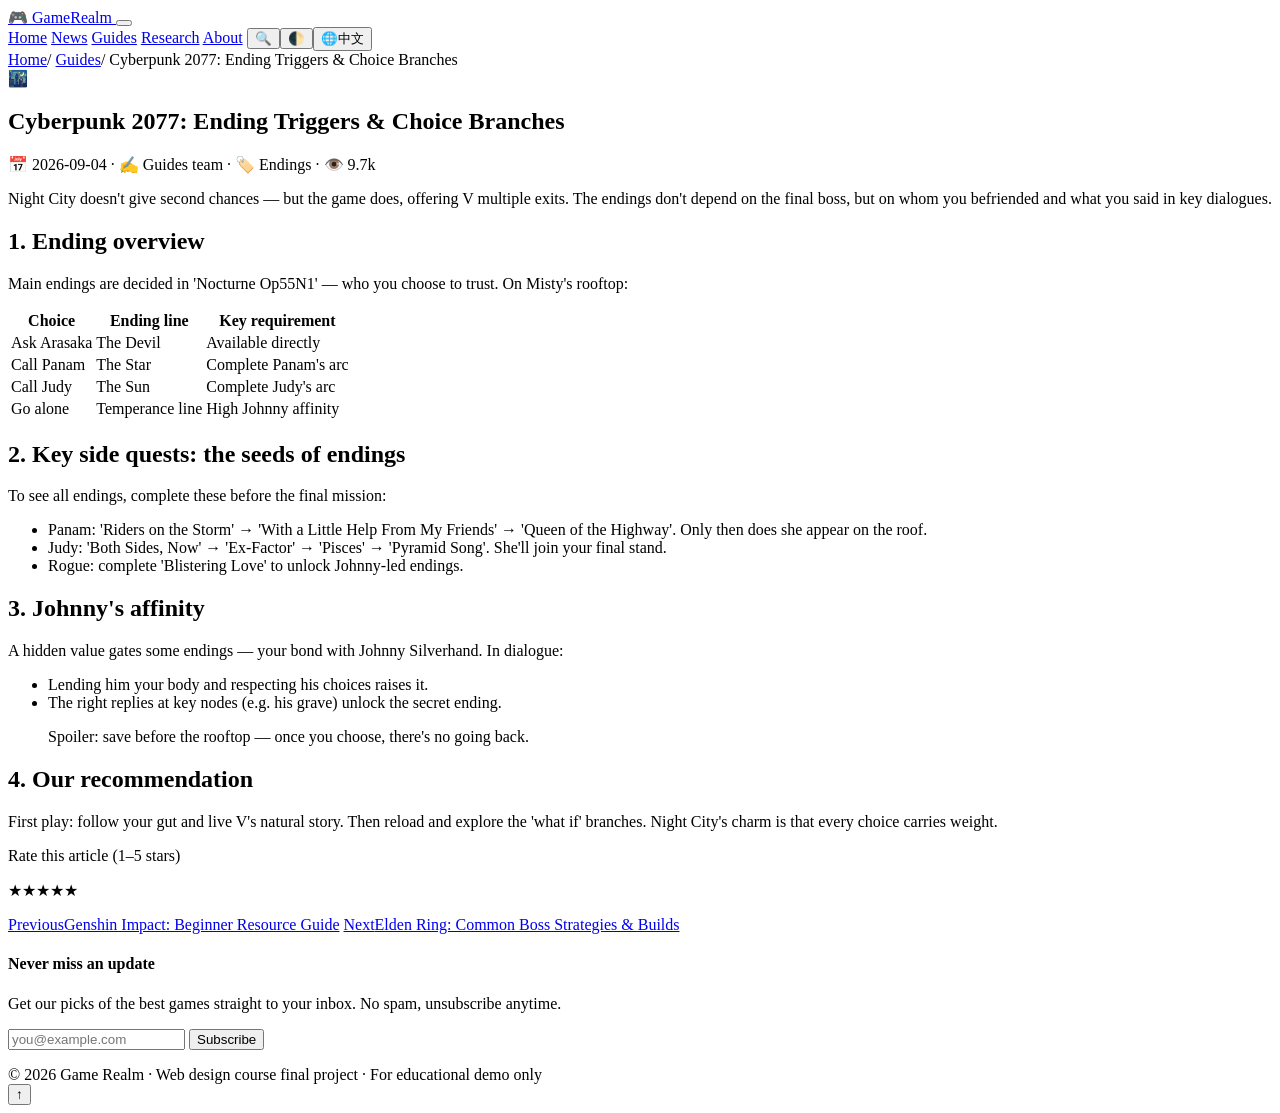
==== guides/guide-cyberpunk.html @ 07523d23 "Add Genshin and Cyberpunk guides" ====
<!DOCTYPE html>
<html lang="en">
<head>
  <meta charset="UTF-8">
  <meta name="viewport" content="width=device-width, initial-scale=1.0">
  <title>Cyberpunk 2077: Ending Triggers & Choice Branches — Game Realm</title>
  <link rel="stylesheet" href="../css/style.css">
</head>
<body>

  <header class="site-header">
    <div class="nav-inner">
      <a href="../index.html" class="logo">
        <span class="logo-mark">🎮</span>
        <span class="logo-text">Game<span>Realm</span></span>
      </a>
      <button class="nav-toggle" aria-label="Open menu"><span></span><span></span><span></span></button>
      <nav class="nav-menu">
        <a href="../index.html" data-i18n="nav.home">Home</a>
        <a href="../news/index.html" data-i18n="nav.news">News</a>
        <a href="index.html" class="active" data-i18n="nav.guides">Guides</a>
        <a href="../research/index.html" data-i18n="nav.research">Research</a>
        <a href="../about.html" data-i18n="nav.about">About</a>
        <button class="lang-toggle" type="button"><span class="globe">🌐</span><span class="label">中文</span></button>
      </nav>
    </div>
  </header>

  <div class="container">
    <div class="breadcrumb">
      <a href="../index.html" data-i18n="nav.home">Home</a><span class="sep">/</span>
      <a href="index.html" data-i18n="nav.guides">Guides</a><span class="sep">/</span>
      <span data-i18n="gCyb.title">Cyberpunk endings guide</span>
    </div>

    <article class="article-hero">
      <div class="thumb-big t-pink">🌃</div>
      <h1 data-i18n="gCyb.title">Cyberpunk 2077: Ending Triggers & Choice Branches</h1>
      <div class="article-meta">
        <span>📅 <span data-i18n="gCyb.meta_d">2026-09-04</span></span>
        <span class="dot">·</span>
        <span>✍️ <span data-i18n="gCyb.meta_who">Guides team</span></span>
        <span class="dot">·</span>
        <span>🏷️ <span data-i18n="gCyb.meta_tag">Endings</span></span>
        <span class="dot">·</span>
        <span>👁️ <span data-i18n="gCyb.meta_v">9.7k</span></span>
      </div>
    </article>

    <div class="article-body">
      <p data-i18n="gCyb.p1">Night City doesn't give second chances — but the game does, offering V multiple exits...</p>

      <h2 data-i18n="gCyb.h2_1">1. Ending overview</h2>
      <p data-i18n="gCyb.p_1">Main endings are decided in 'Nocturne Op55N1' — who you choose to trust. On Misty's rooftop:</p>
      <table>
        <tr><th data-i18n="gCyb.th1">Choice</th><th data-i18n="gCyb.th2">Ending line</th><th data-i18n="gCyb.th3">Key requirement</th></tr>
        <tr><td data-i18n="gCyb.t1c1">Ask Arasaka</td><td data-i18n="gCyb.t1c2">The Devil</td><td data-i18n="gCyb.t1c3">Available directly</td></tr>
        <tr><td data-i18n="gCyb.t2c1">Call Panam</td><td data-i18n="gCyb.t2c2">The Star</td><td data-i18n="gCyb.t2c3">Complete Panam's arc</td></tr>
        <tr><td data-i18n="gCyb.t3c1">Call Judy</td><td data-i18n="gCyb.t3c2">The Sun</td><td data-i18n="gCyb.t3c3">Complete Judy's arc</td></tr>
        <tr><td data-i18n="gCyb.t4c1">Go alone</td><td data-i18n="gCyb.t4c2">Temperance line</td><td data-i18n="gCyb.t4c3">High Johnny affinity</td></tr>
      </table>

      <h2 data-i18n="gCyb.h2_2">2. Key side quests: the seeds of endings</h2>
      <p data-i18n="gCyb.p_2">To see all endings, complete these before the final mission:</p>
      <ul>
        <li data-i18n="gCyb.li1">Panam: 'Riders on the Storm' → 'With a Little Help From My Friends' → 'Queen of the Highway'. Only then does she appear on the roof.</li>
        <li data-i18n="gCyb.li2">Judy: 'Both Sides, Now' → 'Ex-Factor' → 'Pisces' → 'Pyramid Song'. She'll join your final stand.</li>
        <li data-i18n="gCyb.li3">Rogue: complete 'Blistering Love' to unlock Johnny-led endings.</li>
      </ul>

      <h2 data-i18n="gCyb.h2_3">3. Johnny's affinity</h2>
      <p data-i18n="gCyb.p_3">A hidden value gates some endings — your bond with Johnny Silverhand. In dialogue:</p>
      <ul>
        <li data-i18n="gCyb.li4">Lending him your body and respecting his choices raises it.</li>
        <li data-i18n="gCyb.li5">The right replies at key nodes (e.g. his grave) unlock the secret ending.</li>
      </ul>
      <blockquote data-i18n="gCyb.quote">Spoiler: save before the rooftop — once you choose, there's no going back.</blockquote>

      <h2 data-i18n="gCyb.h2_4">4. Our recommendation</h2>
      <p data-i18n="gCyb.p_4">First play: follow your gut and live V's natural story. Then reload and explore the 'what if' branches. Night City's charm is that every choice carries weight.</p>

      <div class="pager">
        <a href="guide-genshin.html"><span class="dir" data-i18n="common.older">Previous</span><span data-i18n="home.g2_t">Genshin beginner guide</span></a>
        <a class="next" href="guide-eldenring.html"><span class="dir" data-i18n="common.newer">Next</span><span data-i18n="home.g1_t">Elden Ring boss strategies</span></a>
      </div>
    </div>
  </div>

  <footer class="site-footer">
    <div class="container">
      <div class="subscribe-box">
        <h4 data-i18n="sub.title">Never miss an update</h4>
        <p data-i18n="sub.desc">Get our picks of the best games straight to your inbox. No spam, unsubscribe anytime.</p>
        <form class="subscribe-form" novalidate>
          <input class="sub-email" type="email" data-i18n-ph="sub.ph" placeholder="you@example.com" aria-label="Email">
          <button class="btn btn-primary sub-btn" type="submit" data-i18n="sub.btn">Subscribe</button>
        </form>
        <p class="sub-msg"></p>
      </div>
      <div class="footer-bottom">© <span id="year">2026</span> Game Realm<span data-i18n="foot.copy_suffix_short"></span></div>
    </div>
  </footer>

  <button id="backTop" aria-label="Back to top">↑</button>
  <script src="../js/i18n.js"></script>
  <script src="../js/search.js"></script>
  <script src="../js/main.js"></script>
</body>
</html>
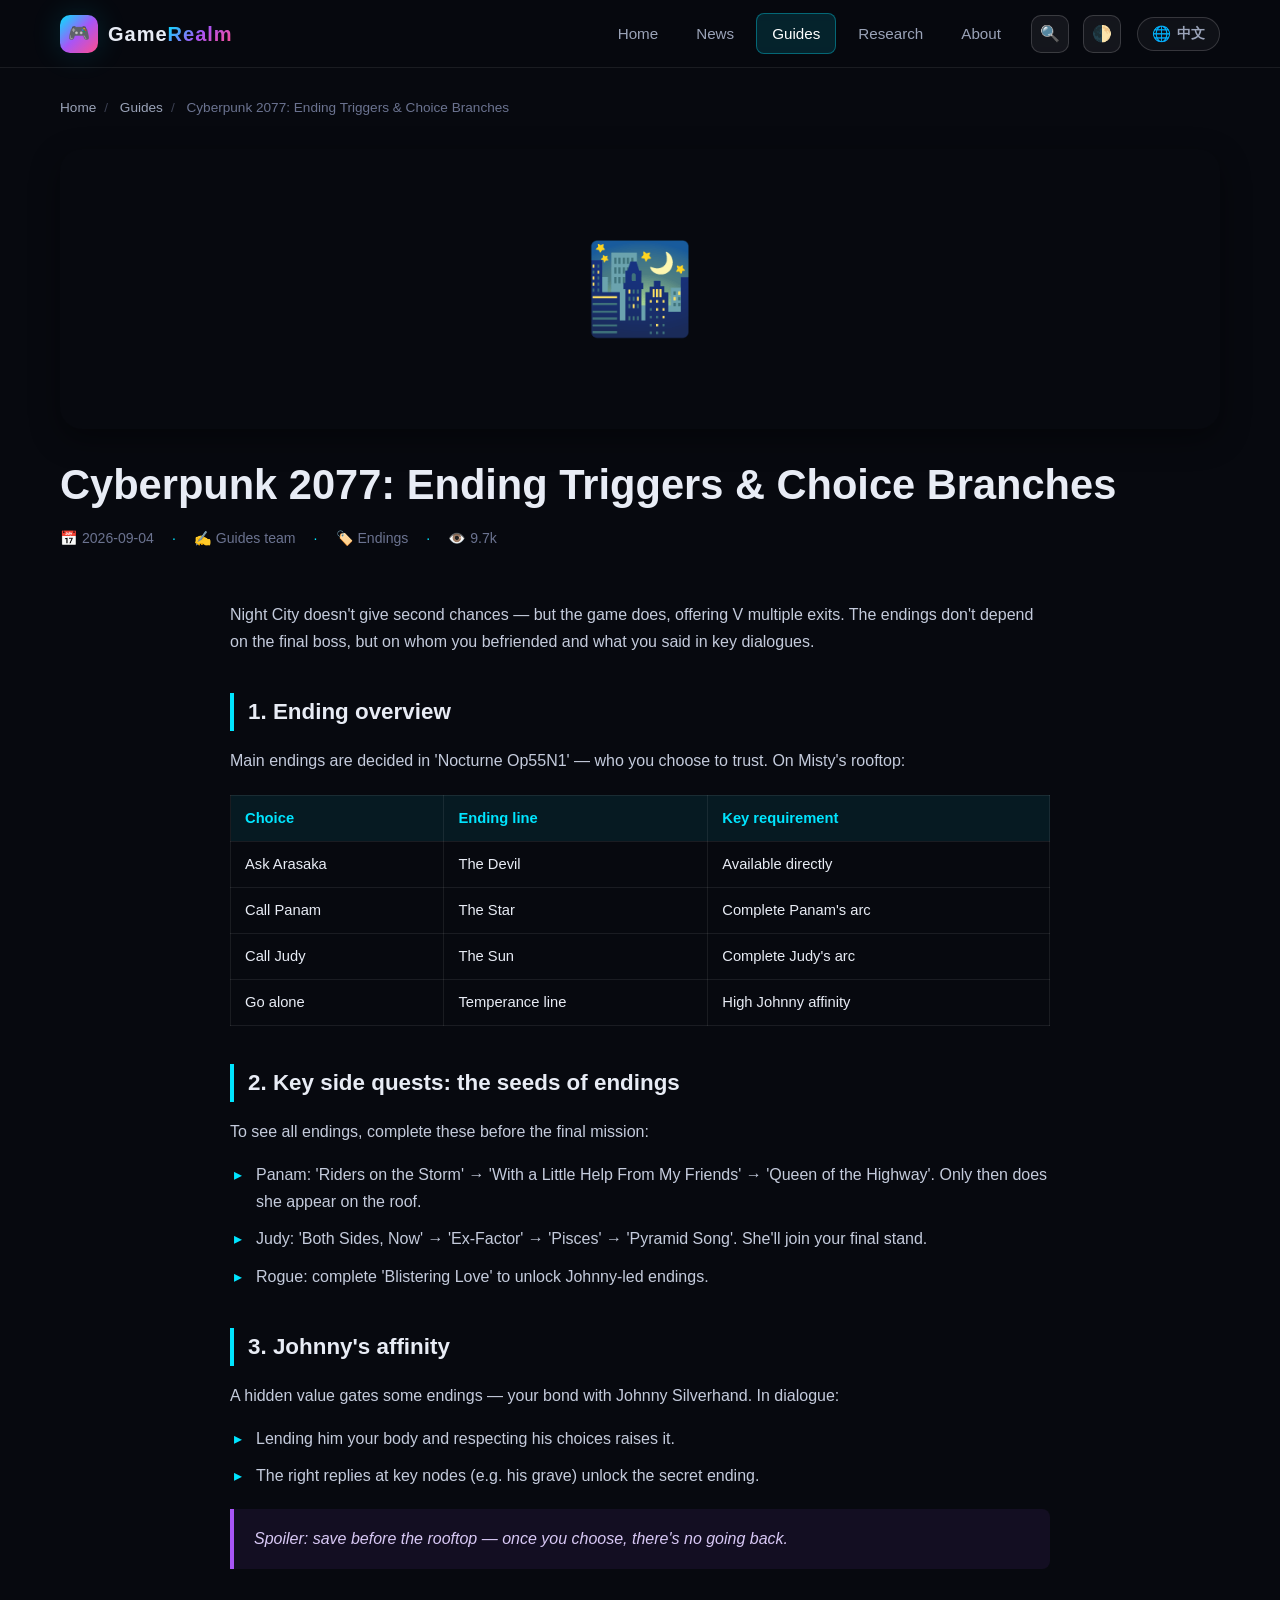
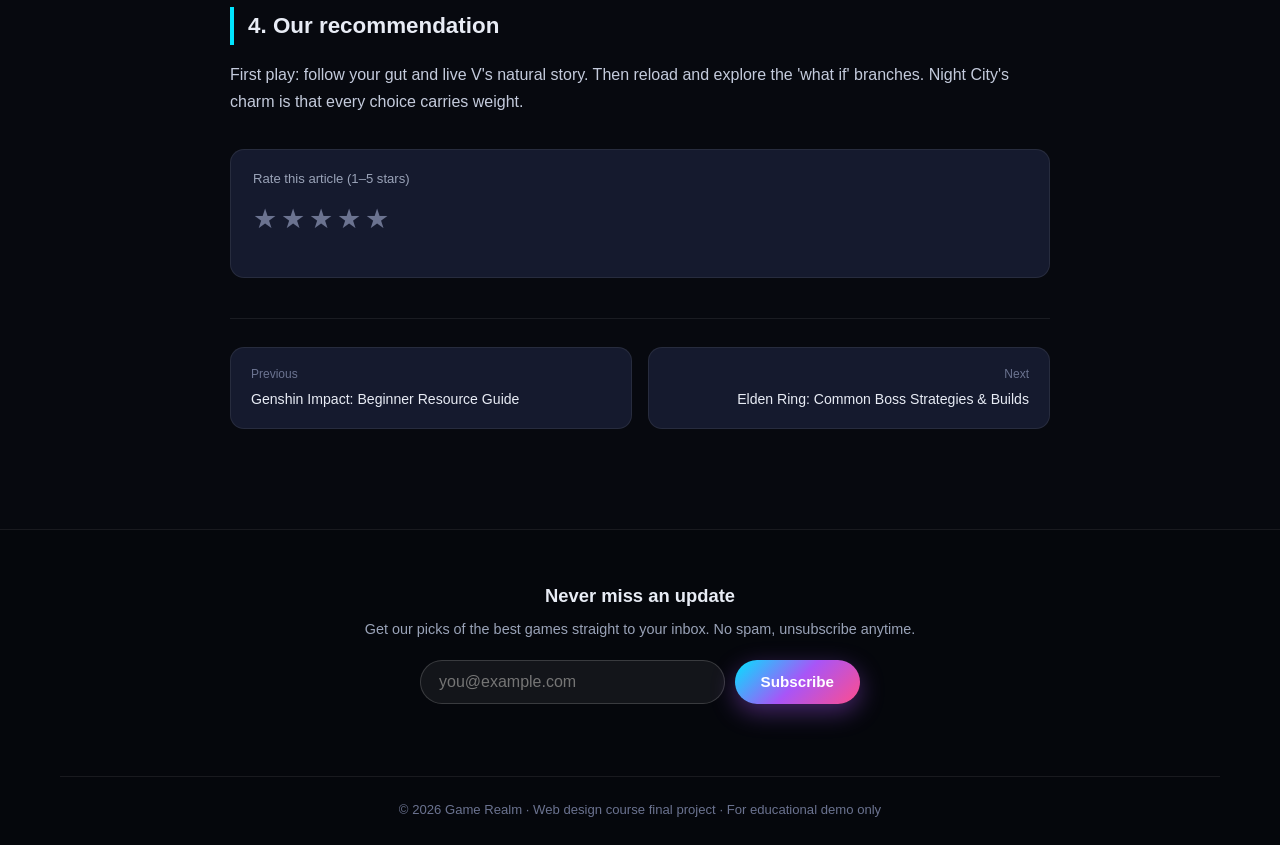
==== commit 558437d6: "Sync guides and research index to exact local copies" ====
--- a/guides/guide-cyberpunk.html
+++ b/guides/guide-cyberpunk.html
@@ -3,7 +3,7 @@
 <head>
   <meta charset="UTF-8">
   <meta name="viewport" content="width=device-width, initial-scale=1.0">
-  <title>Cyberpunk 2077: Ending Triggers & Choice Branches — Game Realm</title>
+  <title>Cyberpunk 2077 Ending Guide — Game Realm</title>
   <link rel="stylesheet" href="../css/style.css">
 </head>
 <body>
@@ -30,7 +30,7 @@
     <div class="breadcrumb">
       <a href="../index.html" data-i18n="nav.home">Home</a><span class="sep">/</span>
       <a href="index.html" data-i18n="nav.guides">Guides</a><span class="sep">/</span>
-      <span data-i18n="gCyb.title">Cyberpunk endings guide</span>
+      <span data-i18n="gCyb.title">Cyberpunk endings</span>
     </div>
 
     <article class="article-hero">
@@ -48,7 +48,7 @@
     </article>
 
     <div class="article-body">
-      <p data-i18n="gCyb.p1">Night City doesn't give second chances — but the game does, offering V multiple exits...</p>
+      <p data-i18n="gCyb.p1">Night City doesn't give second chances — but the game does, offering V multiple exits. Endings depend on whom you befriended.</p>
 
       <h2 data-i18n="gCyb.h2_1">1. Ending overview</h2>
       <p data-i18n="gCyb.p_1">Main endings are decided in 'Nocturne Op55N1' — who you choose to trust. On Misty's rooftop:</p>
@@ -63,25 +63,26 @@
       <h2 data-i18n="gCyb.h2_2">2. Key side quests: the seeds of endings</h2>
       <p data-i18n="gCyb.p_2">To see all endings, complete these before the final mission:</p>
       <ul>
-        <li data-i18n="gCyb.li1">Panam: 'Riders on the Storm' → 'With a Little Help From My Friends' → 'Queen of the Highway'. Only then does she appear on the roof.</li>
-        <li data-i18n="gCyb.li2">Judy: 'Both Sides, Now' → 'Ex-Factor' → 'Pisces' → 'Pyramid Song'. She'll join your final stand.</li>
+        <li data-i18n="gCyb.li1">Panam: complete her arc. Only then does she appear on the roof.</li>
+        <li data-i18n="gCyb.li2">Judy: complete her arc. She'll join your final stand.</li>
         <li data-i18n="gCyb.li3">Rogue: complete 'Blistering Love' to unlock Johnny-led endings.</li>
       </ul>
 
       <h2 data-i18n="gCyb.h2_3">3. Johnny's affinity</h2>
-      <p data-i18n="gCyb.p_3">A hidden value gates some endings — your bond with Johnny Silverhand. In dialogue:</p>
+      <p data-i18n="gCyb.p_3">A hidden value gates some endings — your bond with Johnny Silverhand:</p>
       <ul>
         <li data-i18n="gCyb.li4">Lending him your body and respecting his choices raises it.</li>
-        <li data-i18n="gCyb.li5">The right replies at key nodes (e.g. his grave) unlock the secret ending.</li>
+        <li data-i18n="gCyb.li5">The right replies at key nodes unlock the secret ending.</li>
       </ul>
+
       <blockquote data-i18n="gCyb.quote">Spoiler: save before the rooftop — once you choose, there's no going back.</blockquote>
 
       <h2 data-i18n="gCyb.h2_4">4. Our recommendation</h2>
-      <p data-i18n="gCyb.p_4">First play: follow your gut and live V's natural story. Then reload and explore the 'what if' branches. Night City's charm is that every choice carries weight.</p>
+      <p data-i18n="gCyb.p_4">First play: follow your gut. Then reload and explore the 'what if' branches. Night City's charm is that every choice carries weight.</p>
 
       <div class="pager">
         <a href="guide-genshin.html"><span class="dir" data-i18n="common.older">Previous</span><span data-i18n="home.g2_t">Genshin beginner guide</span></a>
-        <a class="next" href="guide-eldenring.html"><span class="dir" data-i18n="common.newer">Next</span><span data-i18n="home.g1_t">Elden Ring boss strategies</span></a>
+        <a class="next" href="guide-eldenring.html"><span class="dir" data-i18n="common.newer">Next</span><span data-i18n="home.g1_t">Elden Ring boss guide</span></a>
       </div>
     </div>
   </div>
--- a/css/style.css
+++ b/css/style.css
@@ -0,0 +1,825 @@
+/* ============================================================
+   游戏天地 Game Realm — 全站共享样式
+   设计风格：深色游戏风 + 霓虹渐变 + 玻璃拟态
+   响应式断点：768px（平板）/ 1024px（桌面）
+   ============================================================ */
+
+/* ---------- 设计变量 ---------- */
+:root {
+  --bg-darkest: #07090f;
+  --bg-dark: #0d1120;
+  --bg-card: #151a2e;
+  --bg-card-hover: #1c2240;
+  --border: rgba(255, 255, 255, 0.08);
+  --border-bright: rgba(255, 255, 255, 0.16);
+
+  --text-main: #e8ecf5;
+  --text-sub: #9aa3b8;
+  --text-dim: #6b7390;
+
+  --neon-cyan: #00e5ff;
+  --neon-purple: #a855f7;
+  --neon-pink: #ff4d8d;
+  --neon-gold: #ffc857;
+
+  --gradient-main: linear-gradient(135deg, #00e5ff 0%, #a855f7 50%, #ff4d8d 100%);
+  --gradient-cyan: linear-gradient(135deg, #00e5ff, #0066ff);
+  --gradient-purple: linear-gradient(135deg, #a855f7, #6d28d9);
+  --gradient-pink: linear-gradient(135deg, #ff4d8d, #b026ff);
+
+  --radius-sm: 8px;
+  --radius-md: 14px;
+  --radius-lg: 22px;
+
+  --shadow-glow: 0 0 30px rgba(0, 229, 255, 0.15);
+  --shadow-card: 0 10px 30px rgba(0, 0, 0, 0.4);
+
+  --header-h: 68px;
+  --max-w: 1200px;
+}
+
+/* ---------- 基础重置 ---------- */
+* { margin: 0; padding: 0; box-sizing: border-box; }
+
+html { scroll-behavior: smooth; scroll-padding-top: calc(var(--header-h) + 16px); }
+
+body {
+  font-family: "PingFang SC", "Microsoft YaHei", "Segoe UI", "Helvetica Neue", Arial, sans-serif;
+  background: var(--bg-darkest);
+  color: var(--text-main);
+  line-height: 1.7;
+  min-height: 100vh;
+  overflow-x: hidden;
+}
+
+a { color: inherit; text-decoration: none; transition: color .25s ease; }
+a:hover { color: var(--neon-cyan); }
+
+img { max-width: 100%; display: block; }
+
+ul { list-style: none; }
+
+.container {
+  width: 100%;
+  max-width: var(--max-w);
+  margin: 0 auto;
+  padding: 0 20px;
+}
+
+/* ---------- 顶部导航 ---------- */
+.site-header {
+  position: fixed;
+  top: 0; left: 0; right: 0;
+  height: var(--header-h);
+  z-index: 1000;
+  background: rgba(7, 9, 15, 0.75);
+  backdrop-filter: blur(14px);
+  -webkit-backdrop-filter: blur(14px);
+  border-bottom: 1px solid var(--border);
+  transition: background .3s ease;
+}
+
+.nav-inner {
+  max-width: var(--max-w);
+  margin: 0 auto;
+  padding: 0 20px;
+  height: 100%;
+  display: flex;
+  align-items: center;
+  justify-content: space-between;
+}
+
+.logo {
+  display: flex;
+  align-items: center;
+  gap: 10px;
+  font-size: 1.25rem;
+  font-weight: 800;
+  letter-spacing: 1px;
+}
+.logo-mark {
+  width: 38px; height: 38px;
+  border-radius: 10px;
+  background: var(--gradient-main);
+  display: grid;
+  place-items: center;
+  font-size: 1.1rem;
+  color: #fff;
+  box-shadow: var(--shadow-glow);
+}
+.logo-text span {
+  background: var(--gradient-main);
+  -webkit-background-clip: text;
+  background-clip: text;
+  -webkit-text-fill-color: transparent;
+}
+
+.nav-menu {
+  display: flex;
+  align-items: center;
+  gap: 6px;
+}
+.nav-menu a {
+  padding: 8px 16px;
+  border-radius: 8px;
+  font-size: .95rem;
+  color: var(--text-sub);
+  font-weight: 500;
+}
+.nav-menu a:hover { color: var(--text-main); background: rgba(255,255,255,.06); }
+.nav-menu a.active {
+  color: #fff;
+  background: rgba(0, 229, 255, .12);
+  box-shadow: inset 0 0 0 1px rgba(0,229,255,.35);
+}
+
+/* 语言切换按钮 */
+.lang-toggle {
+  display: inline-flex;
+  align-items: center;
+  gap: 6px;
+  margin-left: 10px;
+  padding: 7px 14px;
+  border-radius: 999px;
+  border: 1px solid var(--border-bright);
+  background: rgba(255,255,255,.04);
+  color: var(--text-sub);
+  font-size: .85rem;
+  font-weight: 600;
+  cursor: pointer;
+  transition: all .25s ease;
+  white-space: nowrap;
+}
+.lang-toggle:hover {
+  color: #fff;
+  border-color: rgba(0,229,255,.5);
+  background: rgba(0,229,255,.1);
+}
+.lang-toggle .globe { font-size: .95rem; }
+
+/* 汉堡按钮（移动端） */
+.nav-toggle {
+  display: none;
+  flex-direction: column;
+  gap: 5px;
+  background: none;
+  border: 0;
+  cursor: pointer;
+  padding: 8px;
+}
+.nav-toggle span {
+  width: 24px; height: 2px;
+  background: var(--text-main);
+  border-radius: 2px;
+  transition: transform .3s, opacity .3s;
+}
+.nav-toggle.open span:nth-child(1) { transform: translateY(7px) rotate(45deg); }
+.nav-toggle.open span:nth-child(2) { opacity: 0; }
+.nav-toggle.open span:nth-child(3) { transform: translateY(-7px) rotate(-45deg); }
+
+/* ---------- Hero 区 ---------- */
+.hero {
+  position: relative;
+  padding: calc(var(--header-h) + 70px) 0 90px;
+  text-align: center;
+  overflow: hidden;
+}
+.hero::before {
+  content: "";
+  position: absolute;
+  inset: 0;
+  background:
+    radial-gradient(ellipse 60% 50% at 20% 10%, rgba(168,85,247,.25), transparent 60%),
+    radial-gradient(ellipse 50% 50% at 85% 20%, rgba(0,229,255,.22), transparent 60%),
+    radial-gradient(ellipse 60% 40% at 50% 100%, rgba(255,77,141,.18), transparent 60%);
+  pointer-events: none;
+}
+.hero .container { position: relative; z-index: 1; }
+
+.hero-badge {
+  display: inline-block;
+  padding: 6px 16px;
+  border: 1px solid rgba(0,229,255,.4);
+  border-radius: 999px;
+  font-size: .82rem;
+  color: var(--neon-cyan);
+  margin-bottom: 22px;
+  background: rgba(0,229,255,.06);
+}
+.hero h1 {
+  font-size: clamp(2.2rem, 6vw, 4rem);
+  font-weight: 900;
+  line-height: 1.15;
+  margin-bottom: 20px;
+}
+.hero h1 .gradient-text {
+  background: var(--gradient-main);
+  -webkit-background-clip: text;
+  background-clip: text;
+  -webkit-text-fill-color: transparent;
+}
+.hero p.lead {
+  max-width: 640px;
+  margin: 0 auto 36px;
+  color: var(--text-sub);
+  font-size: 1.08rem;
+}
+
+.btn {
+  display: inline-block;
+  padding: 13px 32px;
+  border-radius: 999px;
+  font-weight: 700;
+  font-size: .95rem;
+  cursor: pointer;
+  border: 0;
+  transition: transform .25s ease, box-shadow .25s ease;
+}
+.btn:hover { transform: translateY(-2px); }
+.btn-primary {
+  background: var(--gradient-main);
+  color: #fff;
+  box-shadow: 0 8px 24px rgba(168,85,247,.4);
+}
+.btn-ghost {
+  background: transparent;
+  color: var(--text-main);
+  box-shadow: inset 0 0 0 1px var(--border-bright);
+}
+.btn-ghost:hover { background: rgba(255,255,255,.06); }
+.hero .btn { margin: 0 8px; }
+
+/* ---------- 通用区块 ---------- */
+.section { padding: 70px 0; }
+.section-alt { background: var(--bg-dark); }
+
+.section-head {
+  text-align: center;
+  margin-bottom: 46px;
+}
+.section-head .eyebrow {
+  color: var(--neon-cyan);
+  font-size: .85rem;
+  letter-spacing: 3px;
+  text-transform: uppercase;
+  font-weight: 700;
+}
+.section-head h2 {
+  font-size: clamp(1.6rem, 3.5vw, 2.4rem);
+  margin: 8px 0 12px;
+  font-weight: 800;
+}
+.section-head p { color: var(--text-sub); max-width: 620px; margin: 0 auto; }
+
+/* ---------- 卡片网格 ---------- */
+.grid {
+  display: grid;
+  gap: 24px;
+  grid-template-columns: repeat(3, 1fr);
+}
+.grid-2 { grid-template-columns: repeat(2, 1fr); }
+
+.card {
+  background: var(--bg-card);
+  border: 1px solid var(--border);
+  border-radius: var(--radius-md);
+  overflow: hidden;
+  transition: transform .3s ease, border-color .3s ease, box-shadow .3s ease;
+  display: flex;
+  flex-direction: column;
+}
+.card:hover {
+  transform: translateY(-6px);
+  border-color: rgba(0,229,255,.4);
+  box-shadow: var(--shadow-card), var(--shadow-glow);
+}
+
+.card-thumb {
+  height: 170px;
+  display: grid;
+  place-items: center;
+  font-size: 3.2rem;
+  position: relative;
+  overflow: hidden;
+}
+.card-thumb.t-cyan { background: var(--gradient-cyan); }
+.card-thumb.t-purple { background: var(--gradient-purple); }
+.card-thumb.t-pink { background: var(--gradient-pink); }
+.card-thumb.t-gold { background: linear-gradient(135deg, #ffc857, #ff8a00); }
+.card-thumb.t-green { background: linear-gradient(135deg, #22c55e, #0e9f6e); }
+.card-thumb.t-blue { background: linear-gradient(135deg, #3b82f6, #1e40af); }
+
+.card-body { padding: 22px; flex: 1; display: flex; flex-direction: column; }
+.card-tag {
+  display: inline-block;
+  font-size: .72rem;
+  padding: 3px 10px;
+  border-radius: 999px;
+  background: rgba(0,229,255,.12);
+  color: var(--neon-cyan);
+  margin-bottom: 12px;
+  width: fit-content;
+  font-weight: 600;
+}
+.card-tag.tag-pink { background: rgba(255,77,141,.12); color: var(--neon-pink); }
+.card-tag.tag-purple { background: rgba(168,85,247,.15); color: #c084fc; }
+.card-tag.tag-gold { background: rgba(255,200,87,.14); color: var(--neon-gold); }
+
+.card-body h3 { font-size: 1.12rem; margin-bottom: 10px; line-height: 1.4; }
+.card-body p { color: var(--text-sub); font-size: .92rem; flex: 1; }
+.card-meta {
+  margin-top: 16px;
+  padding-top: 14px;
+  border-top: 1px solid var(--border);
+  display: flex;
+  justify-content: space-between;
+  font-size: .8rem;
+  color: var(--text-dim);
+}
+.card-more {
+  margin-top: 14px;
+  font-size: .88rem;
+  font-weight: 700;
+  color: var(--neon-cyan);
+}
+.card-more::after { content: " →"; transition: margin-left .25s; }
+.card:hover .card-more::after { margin-left: 5px; }
+
+/* ---------- 面包屑 ---------- */
+.breadcrumb {
+  padding: calc(var(--header-h) + 28px) 0 0;
+  font-size: .85rem;
+  color: var(--text-dim);
+}
+.breadcrumb a { color: var(--text-sub); }
+.breadcrumb a:hover { color: var(--neon-cyan); }
+.breadcrumb .sep { margin: 0 8px; opacity: .5; }
+
+/* ---------- 文章页 ---------- */
+.article-hero {
+  padding: 30px 0 40px;
+}
+.article-hero .thumb-big {
+  height: 280px;
+  border-radius: var(--radius-lg);
+  display: grid;
+  place-items: center;
+  font-size: 5.5rem;
+  margin-bottom: 30px;
+  box-shadow: var(--shadow-card);
+}
+.article-hero h1 {
+  font-size: clamp(1.7rem, 4vw, 2.6rem);
+  line-height: 1.25;
+  margin-bottom: 16px;
+}
+.article-meta {
+  display: flex;
+  flex-wrap: wrap;
+  gap: 18px;
+  color: var(--text-dim);
+  font-size: .88rem;
+  margin-bottom: 10px;
+}
+.article-meta .dot { color: var(--neon-cyan); }
+
+.article-body {
+  max-width: 820px;
+  margin: 0 auto;
+  padding-bottom: 60px;
+}
+.article-body h2 {
+  font-size: 1.4rem;
+  margin: 38px 0 16px;
+  padding-left: 14px;
+  border-left: 4px solid var(--neon-cyan);
+}
+.article-body h3 { font-size: 1.12rem; margin: 26px 0 12px; color: var(--text-main); }
+.article-body p { margin-bottom: 16px; color: #c4cbdc; }
+.article-body ul { margin: 0 0 18px 4px; }
+.article-body ul li {
+  position: relative;
+  padding-left: 22px;
+  margin-bottom: 10px;
+  color: #c4cbdc;
+}
+.article-body ul li::before {
+  content: "▸";
+  position: absolute;
+  left: 0;
+  color: var(--neon-cyan);
+}
+.article-body blockquote {
+  border-left: 4px solid var(--neon-purple);
+  background: rgba(168,85,247,.08);
+  padding: 16px 20px;
+  border-radius: 0 var(--radius-sm) var(--radius-sm) 0;
+  margin: 20px 0;
+  color: #d8c8f5;
+  font-style: italic;
+}
+.article-body table {
+  width: 100%;
+  border-collapse: collapse;
+  margin: 20px 0;
+  font-size: .92rem;
+}
+.article-body th, .article-body td {
+  border: 1px solid var(--border);
+  padding: 10px 14px;
+  text-align: left;
+}
+.article-body th { background: rgba(0,229,255,.08); color: var(--neon-cyan); }
+
+/* 上一篇/下一篇 */
+.pager {
+  display: flex;
+  justify-content: space-between;
+  gap: 16px;
+  margin-top: 40px;
+  padding-top: 28px;
+  border-top: 1px solid var(--border);
+}
+.pager a {
+  flex: 1;
+  background: var(--bg-card);
+  border: 1px solid var(--border);
+  border-radius: var(--radius-md);
+  padding: 16px 20px;
+  font-size: .88rem;
+  transition: border-color .25s;
+}
+.pager a:hover { border-color: rgba(0,229,255,.4); }
+.pager .dir { color: var(--text-dim); font-size: .75rem; display: block; margin-bottom: 4px; }
+.pager a.next { text-align: right; }
+
+/* ---------- 数据统计条 ---------- */
+.stats-row {
+  display: grid;
+  grid-template-columns: repeat(4, 1fr);
+  gap: 20px;
+  margin-top: 40px;
+}
+.stat-box {
+  text-align: center;
+  padding: 24px 10px;
+  background: var(--bg-card);
+  border: 1px solid var(--border);
+  border-radius: var(--radius-md);
+}
+.stat-box .num {
+  font-size: 2rem;
+  font-weight: 900;
+  background: var(--gradient-main);
+  -webkit-background-clip: text;
+  background-clip: text;
+  -webkit-text-fill-color: transparent;
+}
+.stat-box .label { color: var(--text-sub); font-size: .85rem; margin-top: 4px; }
+
+/* ---------- 栏目导航 chips ---------- */
+.cat-chips {
+  display: flex;
+  flex-wrap: wrap;
+  gap: 12px;
+  justify-content: center;
+  margin-bottom: 40px;
+}
+.cat-chips a {
+  padding: 8px 20px;
+  border-radius: 999px;
+  background: var(--bg-card);
+  border: 1px solid var(--border);
+  font-size: .88rem;
+  color: var(--text-sub);
+}
+.cat-chips a:hover, .cat-chips a.active {
+  color: #fff;
+  border-color: rgba(0,229,255,.5);
+  background: rgba(0,229,255,.1);
+}
+
+/* ---------- 页脚 ---------- */
+.site-footer {
+  background: #05070c;
+  border-top: 1px solid var(--border);
+  padding: 50px 0 24px;
+  margin-top: 40px;
+}
+.footer-grid {
+  display: grid;
+  grid-template-columns: 2fr 1fr 1fr 1fr;
+  gap: 36px;
+  margin-bottom: 36px;
+}
+.footer-grid h4 { font-size: 1rem; margin-bottom: 16px; }
+.footer-grid p, .footer-grid li { color: var(--text-sub); font-size: .88rem; margin-bottom: 10px; }
+.footer-grid a:hover { color: var(--neon-cyan); }
+.footer-bottom {
+  border-top: 1px solid var(--border);
+  padding-top: 22px;
+  text-align: center;
+  color: var(--text-dim);
+  font-size: .82rem;
+}
+
+/* ---------- 回到顶部 ---------- */
+#backTop {
+  position: fixed;
+  right: 24px; bottom: 24px;
+  width: 46px; height: 46px;
+  border-radius: 50%;
+  background: var(--gradient-main);
+  color: #fff;
+  border: 0;
+  cursor: pointer;
+  font-size: 1.2rem;
+  opacity: 0;
+  pointer-events: none;
+  transition: opacity .3s, transform .3s;
+  z-index: 900;
+  box-shadow: 0 8px 20px rgba(168,85,247,.4);
+}
+#backTop.show { opacity: 1; pointer-events: auto; }
+#backTop:hover { transform: translateY(-3px); }
+
+/* ---------- 滚动显现动画 ---------- */
+.reveal {
+  opacity: 0;
+  transform: translateY(28px);
+  transition: opacity .7s ease, transform .7s ease;
+}
+.reveal.visible { opacity: 1; transform: translateY(0); }
+
+/* ---------- 时间线（研究页用） ---------- */
+.timeline { position: relative; padding-left: 30px; margin: 30px 0; }
+.timeline::before {
+  content: "";
+  position: absolute;
+  left: 8px; top: 0; bottom: 0;
+  width: 2px;
+  background: var(--gradient-main);
+}
+.timeline-item { position: relative; margin-bottom: 28px; }
+.timeline-item::before {
+  content: "";
+  position: absolute;
+  left: -28px; top: 6px;
+  width: 12px; height: 12px;
+  border-radius: 50%;
+  background: var(--neon-cyan);
+  box-shadow: 0 0 0 4px rgba(0,229,255,.2);
+}
+.timeline-item .t-year { color: var(--neon-cyan); font-weight: 700; font-size: .9rem; }
+.timeline-item h4 { margin: 4px 0 6px; }
+.timeline-item p { color: var(--text-sub); font-size: .92rem; }
+
+/* ---------- 响应式 ---------- */
+@media (max-width: 1024px) {
+  .grid { grid-template-columns: repeat(2, 1fr); }
+  .stats-row { grid-template-columns: repeat(2, 1fr); }
+  .footer-grid { grid-template-columns: 1fr 1fr; }
+}
+
+@media (max-width: 768px) {
+  .nav-toggle { display: flex; }
+  .nav-menu {
+    position: fixed;
+    top: var(--header-h);
+    left: 0; right: 0;
+    flex-direction: column;
+    align-items: stretch;
+    gap: 0;
+    background: rgba(7, 9, 15, 0.98);
+    backdrop-filter: blur(14px);
+    border-bottom: 1px solid var(--border);
+    padding: 12px 20px 20px;
+    transform: translateY(-130%);
+    transition: transform .35s ease;
+  }
+  .nav-menu.open { transform: translateY(0); }
+  .nav-menu a { padding: 14px 12px; border-radius: 8px; }
+
+  .grid, .grid-2 { grid-template-columns: 1fr; }
+  .stats-row { grid-template-columns: repeat(2, 1fr); }
+  .footer-grid { grid-template-columns: 1fr; gap: 24px; }
+  .pager { flex-direction: column; }
+  .pager a.next { text-align: left; }
+  .hero { padding: calc(var(--header-h) + 40px) 0 60px; }
+  .article-hero .thumb-big { height: 190px; font-size: 3.6rem; }
+  .section { padding: 50px 0; }
+}
+
+@media (max-width: 420px) {
+  .stats-row { grid-template-columns: 1fr; }
+  .hero .btn { display: block; margin: 8px auto; max-width: 240px; }
+}
+
+/* ============================================================
+   扩展功能样式：亮色主题 / 搜索弹层 / 进度条 / 评分 / 订阅 / 图标按钮
+   ============================================================ */
+
+/* ---------- 基础色板补充 ---------- */
+:root { color-scheme: dark; --input-bg: rgba(255,255,255,.06); }
+
+/* ---------- 亮色主题 ---------- */
+[data-theme="light"] {
+  color-scheme: light;
+  --bg-darkest: #eef2f9;
+  --bg-dark: #e4eaf4;
+  --bg-card: #ffffff;
+  --bg-card-hover: #f5f8ff;
+  --border: rgba(15, 23, 42, .10);
+  --border-bright: rgba(15, 23, 42, .18);
+  --text-main: #1b2333;
+  --text-sub: #54607a;
+  --text-dim: #8b94a9;
+  --shadow-card: 0 10px 30px rgba(15,23,42,.10);
+  --input-bg: #ffffff;
+}
+[data-theme="light"] .site-header { background: rgba(238,242,249,.85); }
+[data-theme="light"] .site-footer { background: #dfe6f1; }
+[data-theme="light"] .hero::before { opacity: .5; }
+[data-theme="light"] .btn-ghost { color: var(--text-main); }
+[data-theme="light"] .search-result:hover { background: rgba(0,100,255,.08); }
+[data-theme="light"] .reading-bar { box-shadow: 0 1px 6px rgba(0,0,0,.25); }
+
+/* ---------- 导航图标按钮（搜索 / 主题） ---------- */
+.nav-icon-btn {
+  display: inline-flex;
+  align-items: center;
+  justify-content: center;
+  width: 38px; height: 38px;
+  border-radius: 10px;
+  border: 1px solid var(--border-bright);
+  background: var(--input-bg);
+  color: var(--text-sub);
+  font-size: 1rem;
+  cursor: pointer;
+  transition: all .25s ease;
+  margin-left: 8px;
+  flex: 0 0 auto;
+}
+.nav-icon-btn:hover {
+  color: var(--text-main);
+  border-color: rgba(0,229,255,.5);
+  background: rgba(0,229,255,.1);
+}
+@media (max-width: 768px) {
+  .nav-icon-btn { margin: 6px 0 0; align-self: flex-start; }
+}
+
+/* ---------- 阅读进度条 ---------- */
+.reading-bar {
+  position: fixed;
+  top: 0; left: 0;
+  height: 3px; width: 0;
+  background: var(--gradient-main);
+  z-index: 1200;
+  pointer-events: none;
+  transition: width .1s linear;
+}
+
+/* ---------- 全站搜索弹层 ---------- */
+.search-overlay {
+  position: fixed;
+  inset: 0;
+  z-index: 1100;
+  background: rgba(5, 7, 12, .72);
+  backdrop-filter: blur(6px);
+  -webkit-backdrop-filter: blur(6px);
+  display: flex;
+  justify-content: center;
+  align-items: flex-start;
+  padding: 12vh 20px 20px;
+}
+.search-overlay[hidden] { display: none; }
+.search-panel {
+  width: 100%;
+  max-width: 640px;
+  background: var(--bg-card);
+  border: 1px solid var(--border-bright);
+  border-radius: var(--radius-lg);
+  overflow: hidden;
+  box-shadow: var(--shadow-card);
+}
+.search-head {
+  display: flex;
+  align-items: center;
+  gap: 10px;
+  padding: 14px 18px;
+  border-bottom: 1px solid var(--border);
+}
+.search-head .search-icon { font-size: 1rem; }
+.search-head .search-input {
+  flex: 1;
+  background: transparent;
+  border: 0;
+  outline: none;
+  color: var(--text-main);
+  font-size: 1.05rem;
+  padding: 8px 0;
+  min-width: 0;
+}
+.search-head .search-input::placeholder { color: var(--text-dim); }
+.search-close {
+  background: none;
+  border: 0;
+  color: var(--text-sub);
+  font-size: 1.15rem;
+  cursor: pointer;
+  padding: 4px 10px;
+  border-radius: 8px;
+  transition: background .2s, color .2s;
+}
+.search-close:hover { color: var(--text-main); background: rgba(255,255,255,.08); }
+.search-results {
+  max-height: 52vh;
+  overflow-y: auto;
+  padding: 10px;
+}
+.search-result {
+  display: flex;
+  align-items: baseline;
+  gap: 12px;
+  padding: 12px 14px;
+  border-radius: 10px;
+  color: var(--text-main);
+  transition: background .2s;
+}
+.search-result:hover { background: rgba(0,229,255,.08); }
+.search-result .sr-cat {
+  flex: 0 0 auto;
+  font-size: .7rem;
+  color: var(--neon-cyan);
+  border: 1px solid rgba(0,229,255,.35);
+  padding: 2px 9px;
+  border-radius: 999px;
+  white-space: nowrap;
+}
+.search-result .sr-title { font-size: .95rem; }
+.search-none { padding: 28px; text-align: center; color: var(--text-sub); }
+.search-hint { font-size: .75rem; color: var(--text-dim); padding: 0 18px 14px; }
+
+/* ---------- 文章评分 ---------- */
+.rating-widget {
+  margin: 34px 0 10px;
+  padding: 18px 22px;
+  background: var(--bg-card);
+  border: 1px solid var(--border);
+  border-radius: var(--radius-md);
+}
+.rating-widget .rating-label { font-size: .82rem; color: var(--text-sub); margin-bottom: 6px; }
+.rating-stars {
+  font-size: 1.7rem;
+  letter-spacing: 4px;
+  cursor: pointer;
+  color: var(--text-dim);
+  user-select: none;
+}
+.rating-stars span { transition: color .15s, text-shadow .15s; }
+.rating-stars span.on,
+.rating-stars span:hover,
+.rating-stars span:hover ~ span {
+  color: var(--neon-gold);
+  text-shadow: 0 0 12px rgba(255,200,87,.55);
+}
+.rating-text { margin-top: 8px; font-size: .88rem; color: var(--text-sub); }
+
+/* ---------- 订阅表单 ---------- */
+.subscribe-box {
+  max-width: 620px;
+  margin: 0 auto 40px;
+  text-align: center;
+}
+.subscribe-box h4 { font-size: 1.15rem; margin-bottom: 6px; }
+.subscribe-box > p { color: var(--text-sub); font-size: .9rem; }
+.subscribe-form {
+  display: flex;
+  gap: 10px;
+  max-width: 440px;
+  margin: 18px auto 0;
+}
+.subscribe-form .sub-email {
+  flex: 1;
+  min-width: 0;
+  padding: 12px 18px;
+  border-radius: 999px;
+  border: 1px solid var(--border-bright);
+  background: var(--input-bg);
+  color: var(--text-main);
+  font-size: 1rem;
+  outline: none;
+  transition: border-color .25s;
+}
+.subscribe-form .sub-email:focus { border-color: rgba(0,229,255,.6); }
+.subscribe-form .sub-btn { flex: 0 0 auto; padding: 12px 26px; }
+.sub-msg { margin-top: 12px; font-size: .9rem; min-height: 1.4em; }
+.sub-msg.ok { color: #34d399; }
+.sub-msg.err { color: var(--neon-pink); }
+@media (max-width: 480px) {
+  .subscribe-form { flex-direction: column; }
+  .subscribe-form .sub-btn { width: 100%; }
+  .search-overlay { padding-top: 8vh; }
+  .search-head .search-input { font-size: 1.1rem; }
+}
